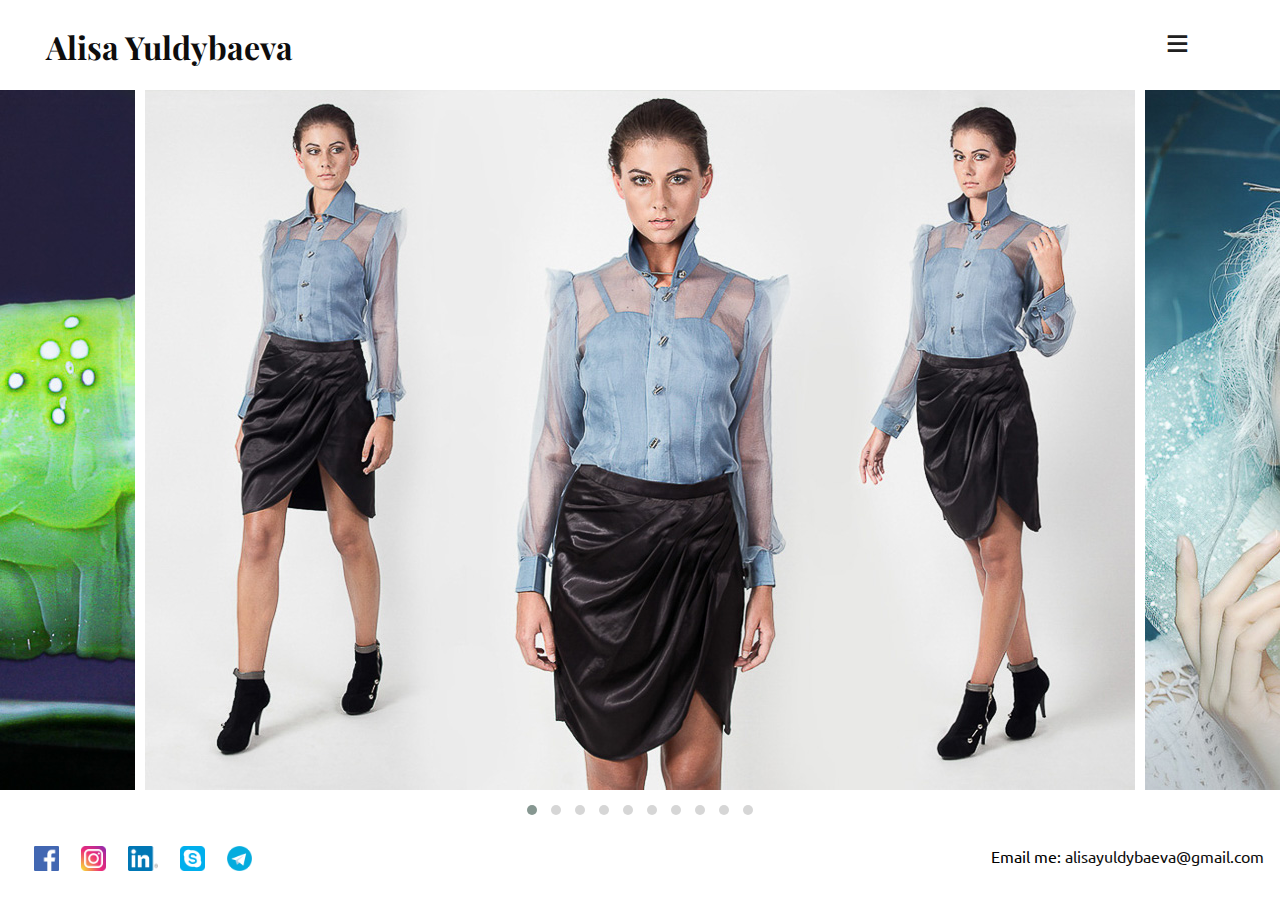
==== index.html @ 08ee037d "new pages" ====
<!doctype html>
<html lang="en">
<title>Alisa Yuldybaeva</title>

<head>
	<link rel="stylesheet" type="text/css" href="css/stylesheet.css"/>
	<link rel="stylesheet" href="css/owl.carousel.min.css">
	<link rel="stylesheet" href="css/owl.theme.default.min.css">
	<link href="https://fonts.googleapis.com/css?family=Playfair+Display" rel="stylesheet">
	<link href="https://fonts.googleapis.com/css?family=Srisakdi|Ubuntu" rel="stylesheet">
	<meta name="description" content="Professional portfolio of Alisa Yuldybaeva">
  <meta name="keywords" content="photography,media,visual,design,art,alisa">
  <meta name="author" content="Alisa Yuldybaeva">
	<meta name="viewport" content="width=device-width, initial-scale=1.0">
    <title></title>
</head>

<body>
  <header class="header-content">	
		<a href="index.html"><h1 class="titleay">Alisa Yuldybaeva</h1></a>
		
		<nav class="nav-container">
			<button class="menu-button"> &#x02261; </button>
			<ul class="navmenu">
				<li>
					<a href="visualdesign.html">visual design</a>
				</li>
				<li>
					<a href="sketchbook.html">sketchbook</a>
				</li>
				<li>
					<a href="product.html">product photography</a>
				</li>
				<li>
					<a href="fashion.html">fashion photography</a>
				</li>
				<li>
					<a href="macro.html">macro</a>
				</li>
				<li>
					<a href="portraits.html">portraits</a>
				</li>
				<li>
					<a href="about.html">about</a>
				</li>
			</ul>
		</nav>
	</header>
	<div id="main">
	 
		<div class="gallery owl-carousel owl-theme" >
			<div class="item" > <picture> <source srcset="images/featured/4-s.jpg" media="(max-height: 800px)"> <img src="images/featured/4-2.jpg" alt="4" >  </picture></div>
			<div class="item" > <picture> <source srcset="images/featured/5-s.jpg" media="(max-height: 800px)"> <img src="images/featured/5-2.jpg" alt="5" >  </picture></div>
			<div class="item" > <picture> <source srcset="images/featured/1-s.jpg" media="(max-height: 800px)"> <img src="images/featured/1-2.jpg" alt="1" >  </picture></div>
			<div class="item" > <picture> <source srcset="images/featured/2-s.jpg" media="(max-height: 800px)"> <img src="images/featured/2-2.jpg" alt="2" >  </picture></div>
			<div class="item" > <picture> <source srcset="images/featured/3-s.jpg" media="(max-height: 800px)"> <img src="images/featured/3-2.jpg" alt="3" >  </picture></div>
			<div class="item" > <picture> <source srcset="images/featured/6-s.jpg" media="(max-height: 800px)"> <img src="images/featured/6-2.jpg" alt="6" >  </picture></div>
			<div class="item" > <picture> <source srcset="images/featured/7-s.jpg" media="(max-height: 800px)"> <img src="images/featured/7-2.jpg" alt="7" >  </picture></div>
			<div class="item" > <picture> <source srcset="images/featured/8-s.jpg" media="(max-height: 800px)"> <img src="images/featured/8-2.jpg" alt="8" >  </picture></div>
			<div class="item" > <picture> <source srcset="images/featured/9-s.jpg" media="(max-height: 800px)"> <img src="images/featured/9-2.jpg" alt="9" >  </picture></div>
			<div class="item" > <picture> <source srcset="images/featured/10-s.jpg" media="(max-height: 800px)"> <img src="images/featured/10-2.jpg" alt="10" ></picture></div>
		</div>
	
	</div>
	
  	<footer>
		<div class="socialmedia">
			<a href="http://facebook.com/mizarii" class="new-window"><img src="images/icons/f-ogo_RGB_HEX-58.png" alt="Facebook" height="25px"></a>
			<a href="https://www.instagram.com/mizariiphotography/" class="new-window"><img src="images/icons/iconfinder_social_media_applications_3-instagram_4102579.png" alt="Instagram" height="25px"></a>
			<a href="https://www.linkedin.com/in/alisa-yuldybaeva/" class="new-window"><img src="images/icons/In-2C-54px-R.png" alt="LinkedIn" height="25px"></a>
			<a href="skype:alisayuldybaeva?userinfo" class="new-window"><img src="images/icons/iconfinder_social_media_applications_17-skype_4102589.png" alt="Skype" height="25px"></a>
			<a href="https://t.me/mizarii" class="new-window"><img src="images/icons/iconfinder_social_media_applications_19-telegram_4102591.png" alt="Telegram" height="25px"></a>
		</div>
		<div class="email">
			Email me: <a href="">alisayuldybaeva@gmail.com</a>
		</div>
	</footer>
		
	<script src="scripts/jquery.js"></script>
	<script src="scripts/scripts.js"></script>
	<script src="scripts/owl.carousel.min.js"></script>
</body>
</html>
---- css/stylesheet.css ----
* {
    box-sizing: border-box; 
   }
   body {
     margin: 0;
   }


   #main {
     display: flex;
     align-items: center;
     padding-top: 10vh;
     background-color: white;
     flex-shrink:1;
     max-width:100%; 
     height: auto; 
     display: block;
   }
  
   header, footer {
     padding: 1em;
   }

   header{
    background: white;
    height: 87px;
    position: fixed;
    top: 0;
    left: 0;
    right: 0;
    z-index: 900;
   }

   .header-content{
    display: flex;
    justify-content: space-between;
    align-items: stretch;
    align-items: center;
   }


   .h1{
    font-family: 'Playfair Display', serif;
   }

   a { color: rgb(14, 13, 13);
       text-decoration: none;
     }

   .titleay{
    display: flex;
    flex-direction: column;
    height: 100%;
    align-items: stretch;
    padding-left: 30px;
    padding-top: 5px;
    font-family: 'Playfair Display', serif;
    z-index: 900;
   }

.nav-container{
  position: relative;
  display: inline-block;
  padding-right: 65px;
  z-index: 1000;
}

.nav-container:hover .navmenu{
  display: block;
  
}

 .menu-button{
    height: 100%;
    width: 100%;
 }

   button{
    background-color: #ffffff;
    color: rgb(32, 32, 32);
    padding: 10px;
    font-size: 40px;
    border: none;
   }

   button:hover {
    background-color: white;
    color: black;
   }


   ul.navmenu {
    list-style-type: none;
    margin: 0;
    padding: 0;
    width: 120px; 
    background-color: #f5f5f0;
    display: none;
    position: absolute;
    min-width: 160px;
    z-index: 1;
    font-family: 'Ubuntu', sans-serif;
  }

  li a {
    display: block;
    color: #000;
    padding: 8px 16px;
    text-decoration: none;
    font-family: 'Ubuntu', sans-serif;
    }

    li a:hover {
      background-color: white;
      color: black;
      font-family: 'Ubuntu', sans-serif;
    }

    .active {
      background-color: #666666;
      color: white;
      font-family: 'Ubuntu', sans-serif;
    }

    .gallery {
      z-index: 1;
    }

    .item{
      
    }

    .owl-carousel .owl-wrapper {
      z-index: 2;
      height: 80vh;
    }

  .owl-carousel .owl-item img {
      z-index: 3;
      width: 100%;
      object-fit: cover;
  }
  
    footer {
      background: white;
      position: fixed;
      height: 70px;
      bottom: 0;
      left: 0;
      right: 0;
      display: flex;
      justify-content: space-between;
      align-items: stretch;
      font-family: 'Ubuntu', sans-serif;
      z-index: 900;
    }

    a.new-window{
      padding-left: 18px;
    }

    a.facebook{
      background: url(/images/icons/f-ogo_RGB_HEX-58.png) 100% 50% no-repeat;
    }

    a.insta{
      background: url(/images/icons/glyph-logo_May2016-150x150.png) 100% 50% no-repeat;
    }

    a.linkedin{
      background: url(images/icons/In-Black-54px-R.png) 100% 50% no-repeat;
    }

    @media only screen and (max-width: 500px)  {
      header{
        height: 67px;
       }
       .nav-container{
        padding-right: 0px;
      }
       button{
        padding-right: 0px;
        padding: 5px;  
        font-size: 37px;     
       }
       ul.navmenu {
        padding-right: 50px;
        margin-right: 50px;
      }
       .titleay{
        padding-top: 0px;
        padding-left: 0px;
       }
       footer {
        height: 70px;
       }
    }

    @media only screen and (max-height: 800px)  {
      header{
        height: 67px;
       }
       .titleay{
        padding-top: 0px;
       }
       footer {
        height: 53px;
       }
    }
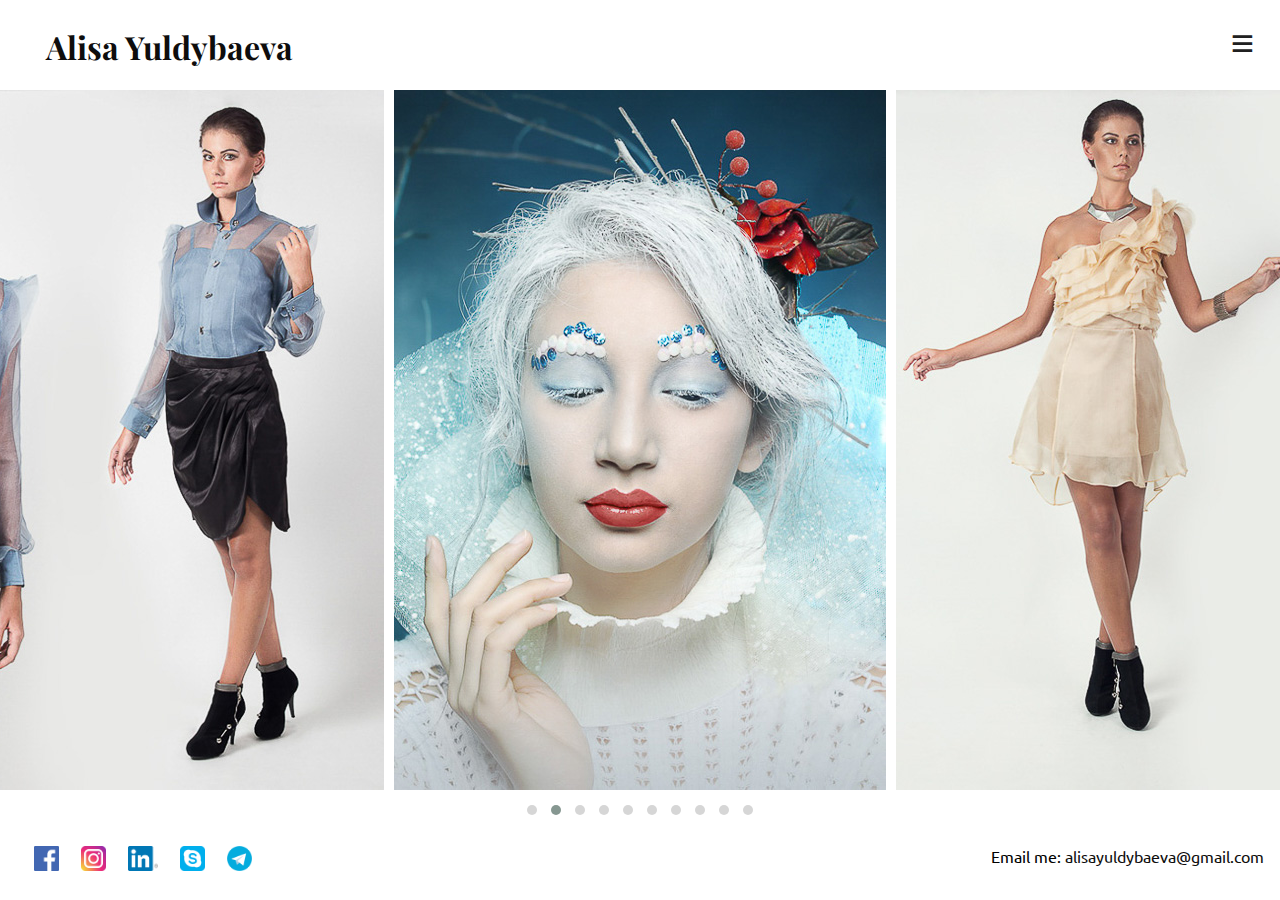
==== commit 508cb914: "corr" ====
--- a/index.html
+++ b/index.html
@@ -41,7 +41,7 @@
 					<a href="portraits.html">portraits</a>
 				</li>
 				<li>
-					<a href="about.html">about</a>
+					<a href="about.html">about me</a>
 				</li>
 			</ul>
 		</nav>
--- a/css/stylesheet.css
+++ b/css/stylesheet.css
@@ -61,7 +61,7 @@
 .nav-container{
   position: relative;
   display: inline-block;
-  padding-right: 65px;
+  padding-right: 10px;
   z-index: 1000;
 }
 
@@ -78,7 +78,8 @@
    button{
     background-color: #ffffff;
     color: rgb(32, 32, 32);
-    padding: 10px;
+    padding: 0px;
+    margin: 0;
     font-size: 40px;
     border: none;
    }
@@ -91,13 +92,15 @@
 
    ul.navmenu {
     list-style-type: none;
+    left:auto;
+    right:0;
     margin: 0;
     padding: 0;
-    width: 120px; 
+    text-align: right;
     background-color: #f5f5f0;
     display: none;
     position: absolute;
-    min-width: 160px;
+    min-width: 130px;
     z-index: 1;
     font-family: 'Ubuntu', sans-serif;
   }
@@ -183,17 +186,19 @@
         padding: 5px;  
         font-size: 37px;     
        }
-       ul.navmenu {
-        padding-right: 50px;
-        margin-right: 50px;
-      }
        .titleay{
         padding-top: 0px;
         padding-left: 0px;
        }
        footer {
-        height: 70px;
-       }
+        min-height: 80px;
+        flex-wrap: wrap;
+        justify-content: space-evenly;
+       }
+       a.new-window{
+        padding-left: auto;
+      }
+
     }
 
     @media only screen and (max-height: 800px)  {
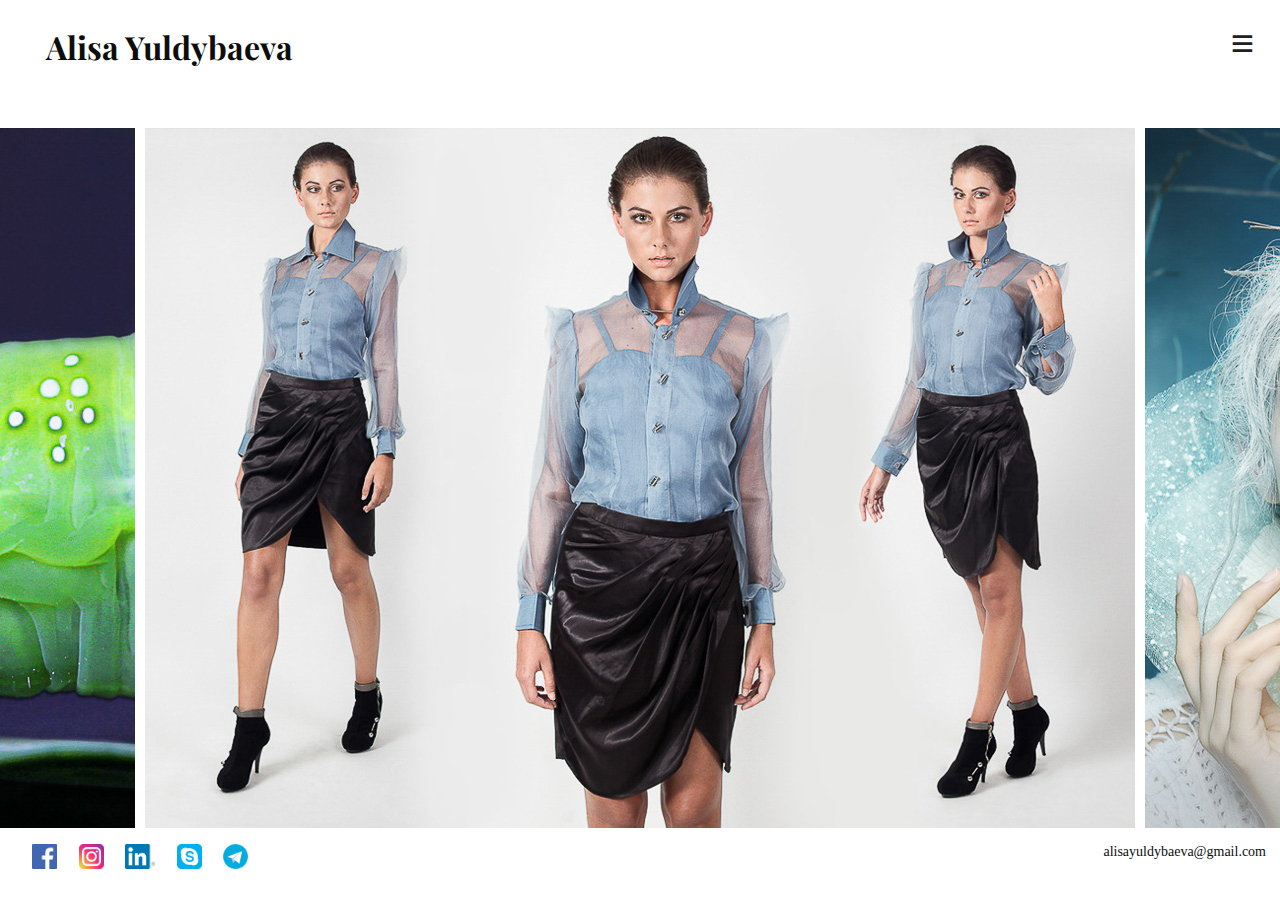
==== commit fdc94cd8: "1" ====
--- a/index.html
+++ b/index.html
@@ -8,6 +8,7 @@
 	<link rel="stylesheet" href="css/owl.theme.default.min.css">
 	<link href="https://fonts.googleapis.com/css?family=Playfair+Display" rel="stylesheet">
 	<link href="https://fonts.googleapis.com/css?family=Srisakdi|Ubuntu" rel="stylesheet">
+	<link href="https://fonts.googleapis.com/css?family=Montserrat" rel="stylesheet">
 	<meta name="description" content="Professional portfolio of Alisa Yuldybaeva">
   <meta name="keywords" content="photography,media,visual,design,art,alisa">
   <meta name="author" content="Alisa Yuldybaeva">
@@ -23,25 +24,31 @@
 			<button class="menu-button"> &#x02261; </button>
 			<ul class="navmenu">
 				<li>
-					<a href="visualdesign.html">visual design</a>
+					<a href="visualdesign.html">Visual Design</a>
 				</li>
+				<hr>
 				<li>
-					<a href="sketchbook.html">sketchbook</a>
+					<a href="sketchbook.html">Sketchbook</a>
 				</li>
+				<hr>
 				<li>
-					<a href="product.html">product photography</a>
+					<a href="product.html">Product</a>
 				</li>
+				<hr>
 				<li>
-					<a href="fashion.html">fashion photography</a>
+					<a href="fashion.html">Fashion</a>
 				</li>
+				<hr>
 				<li>
-					<a href="macro.html">macro</a>
+					<a href="macro.html">Macro</a>
 				</li>
+				<hr>
 				<li>
-					<a href="portraits.html">portraits</a>
+					<a href="portraits.html">Portraits</a>
 				</li>
+				<hr>
 				<li>
-					<a href="about.html">about me</a>
+					<a href="about.html">About Me</a>
 				</li>
 			</ul>
 		</nav>
@@ -72,7 +79,7 @@
 			<a href="https://t.me/mizarii" class="new-window"><img src="images/icons/iconfinder_social_media_applications_19-telegram_4102591.png" alt="Telegram" height="25px"></a>
 		</div>
 		<div class="email">
-			Email me: <a href="">alisayuldybaeva@gmail.com</a>
+		 <a href="">alisayuldybaeva@gmail.com</a>
 		</div>
 	</footer>
 		
--- a/css/stylesheet.css
+++ b/css/stylesheet.css
@@ -12,9 +12,10 @@
      padding-top: 10vh;
      background-color: white;
      flex-shrink:1;
-     max-width:100%; 
-     height: auto; 
+     max-width: 100vw; 
+     height: 100vh; 
      display: block;
+     align-content: center;
    }
   
    header, footer {
@@ -89,48 +90,115 @@
     color: black;
    }
 
+  hr {
+    border-width: 1px;
+    width: 100%;
+    background-color: rgb(197, 196, 196);
+    margin-top: 0;
+    margin-bottom: 0;
+  }
 
    ul.navmenu {
     list-style-type: none;
-    left:auto;
+    left: auto;
     right:0;
     margin: 0;
     padding: 0;
-    text-align: right;
+    text-align: left;
     background-color: #f5f5f0;
     display: none;
     position: absolute;
-    min-width: 130px;
+    min-width: 150px;
     z-index: 1;
-    font-family: 'Ubuntu', sans-serif;
+    font-family: 'Montserrat', sans-serif;
   }
 
   li a {
     display: block;
     color: #000;
     padding: 8px 16px;
+    margin-left: 5px;
     text-decoration: none;
-    font-family: 'Ubuntu', sans-serif;
+    font-family: 'Montserrat', sans-serif;
     }
 
     li a:hover {
       background-color: white;
       color: black;
-      font-family: 'Ubuntu', sans-serif;
+      font-family: 'Montserrat', sans-serif;
     }
 
     .active {
       background-color: #666666;
       color: white;
-      font-family: 'Ubuntu', sans-serif;
+      font-family: 'Montserrat', sans-serif;
     }
 
     .gallery {
       z-index: 1;
     }
 
-    .item{
-      
+    .a_main {
+      display: flex;
+      /*background-color: aqua;*/
+      max-width: 1100px;
+      margin: 100px auto 0 auto;
+      padding: 20px 50px 60px 50px;
+      flex-wrap: wrap;
+    }
+
+    .a_left {
+      display: flex;
+      flex-direction: column;
+      flex-wrap: wrap;
+      flex: 1;
+      order: 1;
+      align-items: flex-end;
+    }
+
+    .a_right {
+      /*background-color: #666666;*/
+      flex: 3;
+      order: 2;
+      margin: 0 25px;
+      min-width: 200px;
+    }
+
+    .a_right p {
+      font-family: Georgia;
+      font-style: italic;
+      font-size: 16px;
+    }
+    .a_right h4 {
+      font-family: Georgia;
+      font-style: normal;
+      font-weight: bold;
+      font-size: 17px;
+    }
+
+    .a_pic {
+      background-image: url("../images/about/1.jpg");
+      background-size: cover;
+      height: 320px;
+      min-width: 320px;
+    }
+
+    .a_links {
+      display: flex;
+      flex-direction: row;
+      justify-content: space-between;
+      align-items: center;
+      font-family: Georgia;
+      font-style: bold;
+      font-size: 13px;
+      margin: 5px 5px;
+    }
+
+    .a_links a {
+      font-family: Georgia;
+      font-weight: bold;
+      font-size: 14px;
+      text-decoration: none;
     }
 
     .owl-carousel .owl-wrapper {
@@ -154,7 +222,8 @@
       display: flex;
       justify-content: space-between;
       align-items: stretch;
-      font-family: 'Ubuntu', sans-serif;
+      font-family: Georgia;
+      font-size: 14px;
       z-index: 900;
     }
 
@@ -198,7 +267,18 @@
        a.new-window{
         padding-left: auto;
       }
-
+      .a_main {
+        flex-direction: column;
+       }
+       .a_pic {
+        margin: 10px;
+      }
+      .a_links {
+        margin: 0 15px;
+      }
+      .a_left {
+        align-items: center;
+      }
     }
 
     @media only screen and (max-height: 800px)  {
@@ -211,6 +291,18 @@
        footer {
         height: 53px;
        }
+       .a_main {
+        max-width: 1200px;
+      }
+       .a_pic {
+        margin: 10px;
+      }
+      .a_links {
+        margin: 0 15px;
+      }
+      .a_left {
+        align-items: center;
+      }
     }
 
   
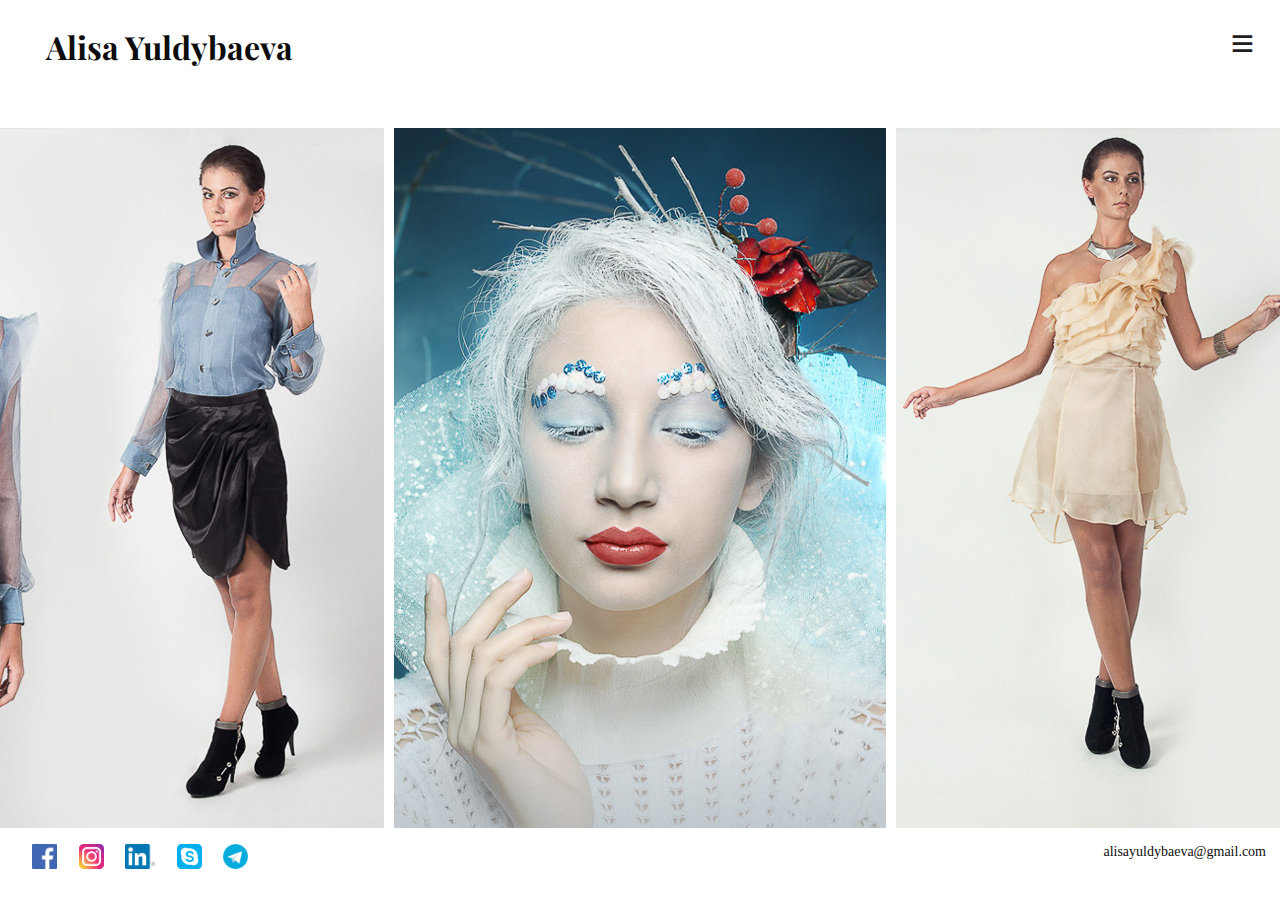
==== commit de5b70bc: "analytics google" ====
--- a/index.html
+++ b/index.html
@@ -3,6 +3,15 @@
 <title>Alisa Yuldybaeva</title>
 
 <head>
+	<!-- Global site tag (gtag.js) - Google Analytics -->
+<script async src="https://www.googletagmanager.com/gtag/js?id=UA-137260460-1"></script>
+<script>
+  window.dataLayer = window.dataLayer || [];
+  function gtag(){dataLayer.push(arguments);}
+  gtag('js', new Date());
+
+  gtag('config', 'UA-137260460-1');
+</script>
 	<link rel="stylesheet" type="text/css" href="css/stylesheet.css"/>
 	<link rel="stylesheet" href="css/owl.carousel.min.css">
 	<link rel="stylesheet" href="css/owl.theme.default.min.css">
@@ -13,7 +22,16 @@
   <meta name="keywords" content="photography,media,visual,design,art,alisa">
   <meta name="author" content="Alisa Yuldybaeva">
 	<meta name="viewport" content="width=device-width, initial-scale=1.0">
-    <title></title>
+		<title></title>
+		<!-- Global site tag (gtag.js) - Google Analytics -->
+<script async src="https://www.googletagmanager.com/gtag/js?id=UA-137260460-1"></script>
+<script>
+  window.dataLayer = window.dataLayer || [];
+  function gtag(){dataLayer.push(arguments);}
+  gtag('js', new Date());
+
+  gtag('config', 'UA-137260460-1');
+</script>
 </head>
 
 <body>
@@ -24,31 +42,31 @@
 			<button class="menu-button"> &#x02261; </button>
 			<ul class="navmenu">
 				<li>
-					<a href="visualdesign.html">Visual Design</a>
+					<a href="visualdesign.html">visual design</a>
 				</li>
 				<hr>
 				<li>
-					<a href="sketchbook.html">Sketchbook</a>
+					<a href="sketchbook.html">sketchbook</a>
 				</li>
 				<hr>
 				<li>
-					<a href="product.html">Product</a>
+					<a href="product.html">product photo</a>
 				</li>
 				<hr>
 				<li>
-					<a href="fashion.html">Fashion</a>
+					<a href="fashion.html">fashion photo</a>
 				</li>
 				<hr>
 				<li>
-					<a href="macro.html">Macro</a>
+					<a href="macro.html">macro</a>
 				</li>
 				<hr>
 				<li>
-					<a href="portraits.html">Portraits</a>
+					<a href="portraits.html">portraits</a>
 				</li>
 				<hr>
 				<li>
-					<a href="about.html">About Me</a>
+					<a href="about.html">about</a>
 				</li>
 			</ul>
 		</nav>
@@ -87,4 +105,4 @@
 	<script src="scripts/scripts.js"></script>
 	<script src="scripts/owl.carousel.min.js"></script>
 </body>
-</html>+</html>
--- a/css/stylesheet.css
+++ b/css/stylesheet.css
@@ -119,19 +119,19 @@
     padding: 8px 16px;
     margin-left: 5px;
     text-decoration: none;
-    font-family: 'Montserrat', sans-serif;
+    font-family: Georgia;
     }
 
     li a:hover {
       background-color: white;
       color: black;
-      font-family: 'Montserrat', sans-serif;
+      font-family: Georgia;
     }
 
     .active {
       background-color: #666666;
       color: white;
-      font-family: 'Montserrat', sans-serif;
+      font-family: Georgia;
     }
 
     .gallery {
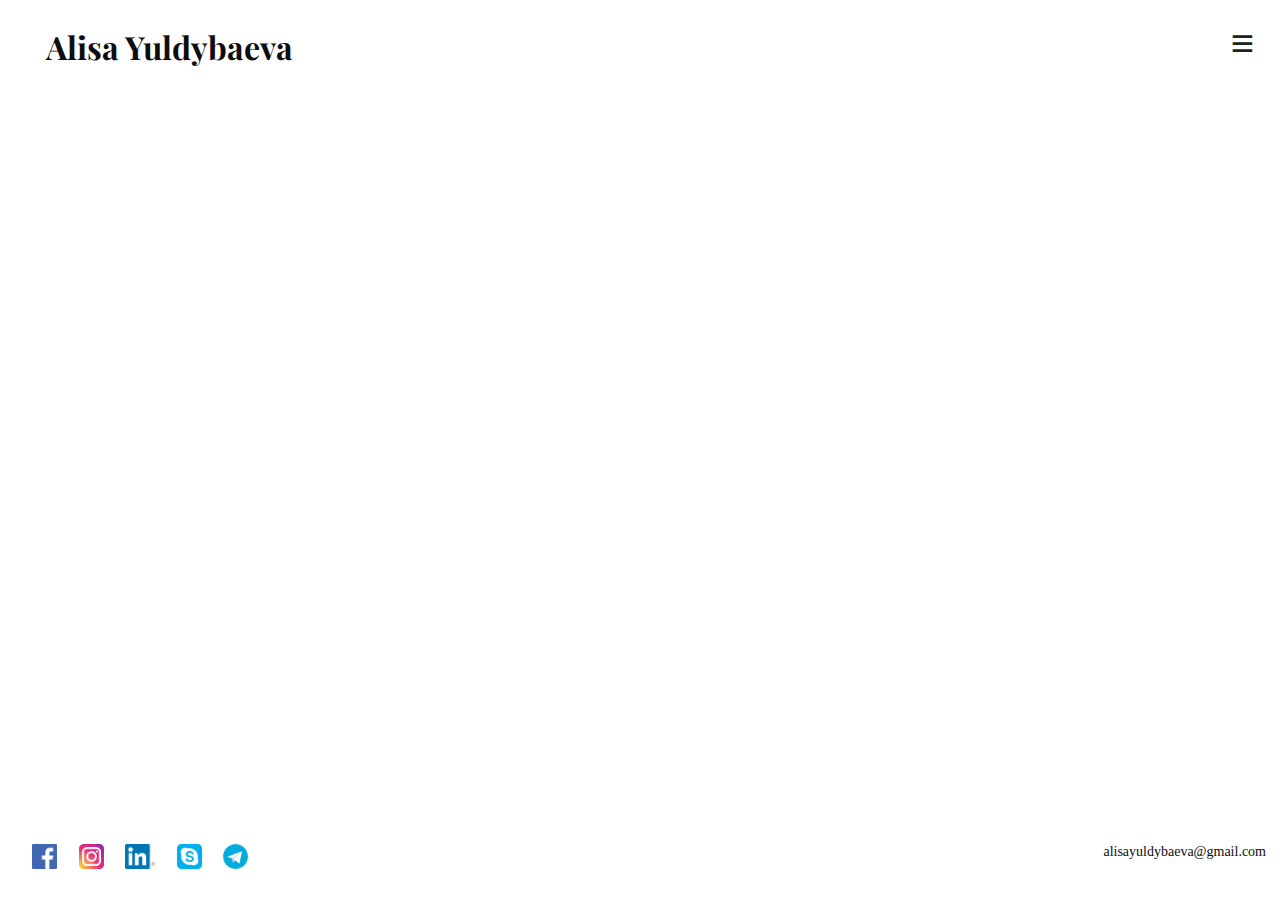
==== commit df8af7d6: "script fix" ====
--- a/index.html
+++ b/index.html
@@ -100,9 +100,9 @@
 		 <a href="">alisayuldybaeva@gmail.com</a>
 		</div>
 	</footer>
-		
+	<script src="scripts/owl.carousel.min.js"></script>	
 	<script src="scripts/jquery.js"></script>
 	<script src="scripts/scripts.js"></script>
-	<script src="scripts/owl.carousel.min.js"></script>
+	
 </body>
 </html>
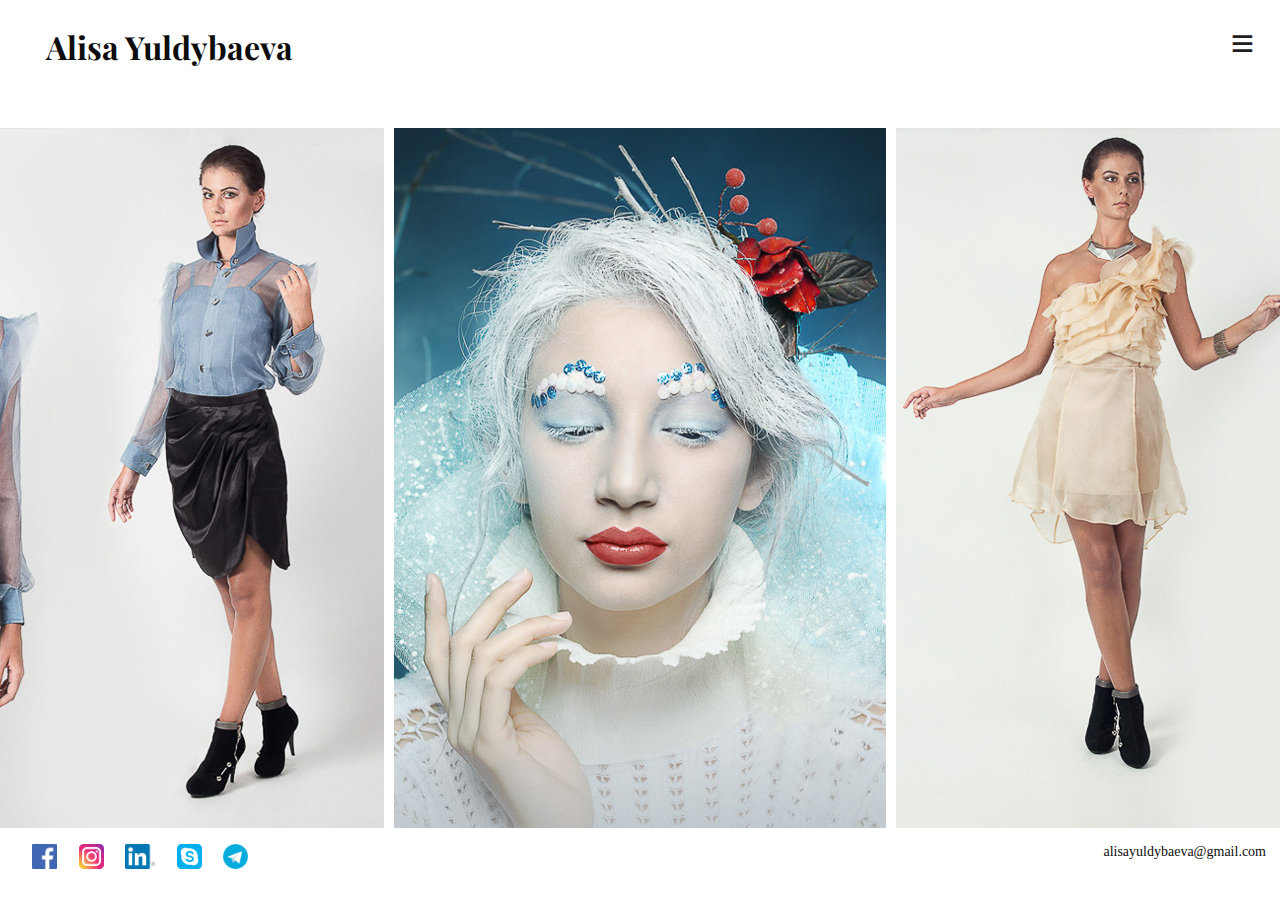
==== commit 45e44725: "." ====
--- a/index.html
+++ b/index.html
@@ -99,9 +99,9 @@
 		<div class="email">
 		 <a href="">alisayuldybaeva@gmail.com</a>
 		</div>
-	</footer>
-	<script src="scripts/owl.carousel.min.js"></script>	
+	</footer>	
 	<script src="scripts/jquery.js"></script>
+	<script src="scripts/owl.carousel.min.js"></script>
 	<script src="scripts/scripts.js"></script>
 	
 </body>
